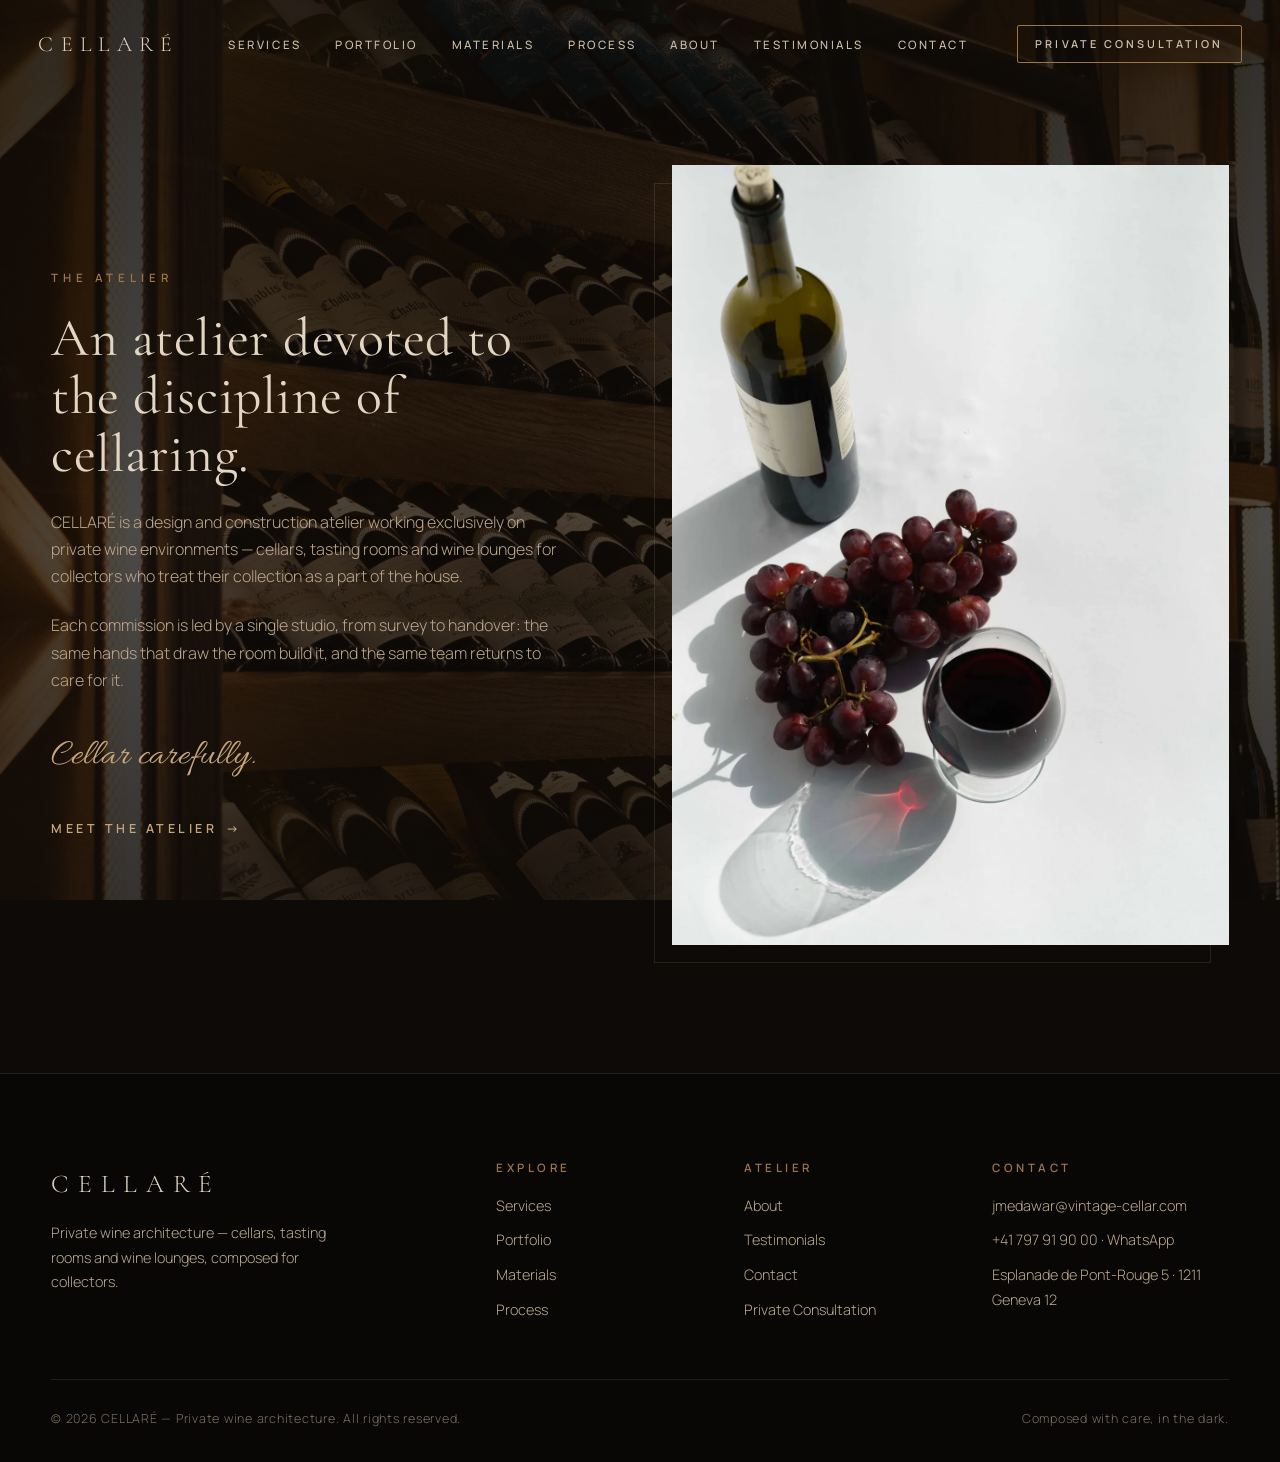
==== about.html @ 4cb30cb1 "Turn every nav item into a separate page (services, portfolio, materials, process, about, contact) a" ====
<!DOCTYPE html>
<html lang="en">
<head>
  <meta charset="UTF-8">
  <meta name="viewport" content="width=device-width, initial-scale=1.0">
  <title>About — CELLARÉ</title>
  <meta name="description" content="CELLARÉ is a design and construction atelier devoted exclusively to private wine environments.">
  <meta name="robots" content="index, follow">
  <meta name="theme-color" content="#0D0A07">
  <link rel="icon" type="image/svg+xml" href="assets/img/favicon.svg">
  <link rel="canonical" href="https://cellare.example/about.html">

  <meta property="og:type" content="website">
  <meta property="og:site_name" content="CELLARÉ">
  <meta property="og:title" content="About — CELLARÉ">
  <meta property="og:description" content="Private wine cellars, tasting rooms and wine lounges — composed with the discipline of a grand atelier.">
  <meta property="og:url" content="https://cellare.example/about.html">
  <meta property="og:image" content="https://cellare.example/assets/img/hero.webp">
  <meta property="og:image:width" content="1920">
  <meta property="og:image:height" content="1080">
  <meta name="twitter:card" content="summary_large_image">

  <link rel="preconnect" href="https://fonts.googleapis.com">
  <link rel="preconnect" href="https://fonts.gstatic.com" crossorigin>
  <link href="https://fonts.googleapis.com/css2?family=Cormorant+Garamond:ital,wght@0,300;0,400;0,500;0,600;1,300;1,400;1,500&family=Allura&family=Manrope:wght@300;400;500;600;700&display=swap" rel="stylesheet">
  <link rel="stylesheet" href="css/styles.css">

  <script type="application/ld+json">
  {
    "@context": "https://schema.org",
    "@type": "Organization",
    "name": "CELLARÉ",
    "description": "Private wine cellar architecture and construction atelier.",
    "url": "https://cellare.example/",
    "email": "jmedawar@vintage-cellar.com",
    "telephone": "+41 797 91 90 00",
    "address": {
      "@type": "PostalAddress",
      "streetAddress": "Esplanade de Pont-Rouge 5, CP 225",
      "postalCode": "1211",
      "addressLocality": "Geneva 12",
      "addressCountry": "CH"
    }
  }
  </script>
</head>
<body class="subpage"><header class="site-header" id="top">
    <nav class="nav" aria-label="Primary">
      <div class="nav__inner">
        <a class="nav__brand" href="index.html#top" aria-label="CELLARÉ — home">
          <span class="nav__brand-mark">CELLARÉ</span>
        </a>
        <ul class="nav__links">
          <li><a href="services.html">Services</a></li>
          <li><a href="portfolio.html">Portfolio</a></li>
          <li><a href="materials.html">Materials</a></li>
          <li><a href="process.html">Process</a></li>
          <li><a href="about.html">About</a></li>
          <li><a href="testimonials.html">Testimonials</a></li>
          <li><a href="contact.html">Contact</a></li>
        </ul>
        <a class="btn btn--ghost btn--nav" href="contact.html">Private Consultation</a>
        <button class="nav__toggle" type="button" aria-expanded="false" aria-controls="nav-menu" aria-label="Open menu">
          <span></span><span></span>
        </button>
      </div>
      <div class="nav__menu" id="nav-menu">
        <ul class="nav__menu-links">
          <li><a href="services.html">Services</a></li>
          <li><a href="portfolio.html">Portfolio</a></li>
          <li><a href="materials.html">Materials</a></li>
          <li><a href="process.html">Process</a></li>
          <li><a href="about.html">About</a></li>
          <li><a href="testimonials.html">Testimonials</a></li>
          <li><a href="contact.html">Contact</a></li>
        </ul>
        <a class="btn btn--ghost" href="contact.html">Private Consultation</a>
      </div>
    </nav>
  </header><main>
<section class="about section" id="about">
      <div class="container container--wide">
        <div class="about__grid">
          <div class="about__body">
            <p class="eyebrow">The Atelier</p>
            <h2 class="h2">An atelier devoted to the discipline of cellaring.</h2>
            <p class="about__copy">CELLARÉ is a design and construction atelier working exclusively on private wine environments — cellars, tasting rooms and wine lounges for collectors who treat their collection as a part of the house.</p>
            <p class="about__copy">Each commission is led by a single studio, from survey to handover: the same hands that draw the room build it, and the same team returns to care for it.</p>
            <p class="about__sign">Cellar carefully.</p>
            <a class="link-arrow" href="contact.html">Meet the atelier <span aria-hidden="true">→</span></a>
          </div>
          <div class="about__media reveal">
            <img src="assets/img/about.webp" alt="Elegant glasses of red wine close up in soft light" width="1200" height="1680" loading="lazy">
          </div>
        </div>
      </div>
    </section>
  </main>
<footer class="footer">
    <div class="container">
      <div class="footer__top">
        <div class="footer__brand">
          <span class="footer__mark">CELLARÉ</span>
          <p>Private wine architecture — cellars, tasting rooms and wine lounges, composed for collectors.</p>
        </div>
        <nav class="footer__col" aria-label="Footer — explore">
          <h4>Explore</h4>
          <ul>
            <li><a href="services.html">Services</a></li>
            <li><a href="portfolio.html">Portfolio</a></li>
            <li><a href="materials.html">Materials</a></li>
            <li><a href="process.html">Process</a></li>
          </ul>
        </nav>
        <nav class="footer__col" aria-label="Footer — atelier">
          <h4>Atelier</h4>
          <ul>
            <li><a href="about.html">About</a></li>
            <li><a href="testimonials.html">Testimonials</a></li>
            <li><a href="contact.html">Contact</a></li>
            <li><a href="contact.html">Private Consultation</a></li>
          </ul>
        </nav>
        <div class="footer__col">
          <h4>Contact</h4>
          <ul>
            <li><a href="mailto:jmedawar@vintage-cellar.com">jmedawar@vintage-cellar.com</a></li>
            <li><a href="https://wa.me/41797919000">+41 797 91 90 00 · WhatsApp</a></li>
            <li>Esplanade de Pont-Rouge 5 · 1211 Geneva 12</li>
          </ul>
        </div>
      </div>
      <div class="footer__bottom">
        <p>&copy; <span id="year">2026</span> CELLARÉ — Private wine architecture. All rights reserved.</p>
        <p>Composed with care, in the dark.</p>
      </div>
    </div>
  </footer>
  <script src="js/main.js" defer></script>
</body>
</html>
---- css/styles.css ----
:root {
  --bg: #0D0A07;
  --bg-deep: #080706;
  --espresso: #291A12;
  --cocoa: #3B261A;
  --cognac: #74472D;
  --burgundy: #45191C;
  --bronze: #9C7549;
  --champagne: #C6A77B;
  --limestone: #BBA78D;
  --ivory: #E2D5C2;
  --cream: #CFC0AA;
  --glass-bg: rgba(15, 11, 8, 0.58);
  --glass-border: rgba(219, 191, 151, 0.12);
  --font-serif: "Cormorant Garamond", Georgia, serif;
  --font-script: "Allura", cursive;
  --font-body: "Manrope", system-ui, sans-serif;
  --nav-h: 88px;
  --ease: cubic-bezier(0.22, 1, 0.36, 1);
}

*,
*::before,
*::after {
  box-sizing: border-box;
  margin: 0;
  padding: 0;
}

html {
  scroll-behavior: smooth;
  scroll-padding-top: calc(var(--nav-h) + 16px);
}

body {
  background: var(--bg);
  color: var(--ivory);
  font-family: var(--font-body);
  font-weight: 300;
  font-size: 16px;
  line-height: 1.7;
  -webkit-font-smoothing: antialiased;
  overflow-x: hidden;
}

img {
  display: block;
  max-width: 100%;
}

a {
  color: inherit;
  text-decoration: none;
}

ul,
ol {
  list-style: none;
}

button {
  font-family: inherit;
}

h1,
h2,
h3,
h4 {
  font-family: var(--font-serif);
  font-weight: 400;
  line-height: 1.08;
  letter-spacing: 0.01em;
  color: var(--ivory);
}

h1 em {
  font-family: var(--font-script);
  font-weight: 400;
  font-size: 1.28em;
  color: var(--champagne);
  letter-spacing: 0.02em;
}

.h2 {
  font-size: clamp(2.1rem, 4.2vw, 3.4rem);
  margin-bottom: 1.6rem;
}

.h3 {
  font-size: 1.5rem;
  margin-bottom: 0.7rem;
}

.section {
  padding: clamp(5rem, 10vw, 9rem) 0;
}

.container {
  width: min(1180px, 92%);
  margin-inline: auto;
}

.container--wide {
  width: min(1360px, 92%);
}

.container--narrow {
  width: min(820px, 92%);
}

.eyebrow {
  font-family: var(--font-body);
  font-size: 0.72rem;
  font-weight: 600;
  letter-spacing: 0.42em;
  text-transform: uppercase;
  color: var(--bronze);
  margin-bottom: 1.3rem;
}

.section-head {
  margin-bottom: clamp(3rem, 6vw, 4.5rem);
}

.section-head__sub {
  color: var(--limestone);
  max-width: 46ch;
  font-size: 1.02rem;
}

/* ---------- Buttons ---------- */

.btn {
  display: inline-flex;
  align-items: center;
  justify-content: center;
  gap: 0.6em;
  padding: 1.05em 2.2em;
  font-family: var(--font-body);
  font-size: 0.78rem;
  font-weight: 600;
  letter-spacing: 0.28em;
  text-transform: uppercase;
  border: 1px solid var(--bronze);
  border-radius: 2px;
  cursor: pointer;
  transition: background-color 0.45s var(--ease), color 0.45s var(--ease), border-color 0.45s var(--ease), transform 0.45s var(--ease);
  will-change: transform;
}

.btn--primary {
  background: var(--bronze);
  color: var(--bg-deep);
}

.btn--primary:hover {
  background: var(--champagne);
  border-color: var(--champagne);
  transform: translateY(-2px);
}

.btn--ghost {
  background: transparent;
  color: var(--cream);
}

.btn--ghost:hover {
  background: rgba(198, 167, 123, 0.1);
  border-color: var(--champagne);
  color: var(--ivory);
  transform: translateY(-2px);
}

.btn--block {
  width: 100%;
}

.btn--nav {
  padding: 0.8em 1.6em;
  font-size: 0.68rem;
}

.link-arrow {
  display: inline-flex;
  align-items: center;
  gap: 0.7em;
  font-size: 0.78rem;
  font-weight: 600;
  letter-spacing: 0.28em;
  text-transform: uppercase;
  color: var(--champagne);
  transition: color 0.35s var(--ease), gap 0.35s var(--ease);
}

.link-arrow span {
  transition: transform 0.35s var(--ease);
}

.link-arrow:hover {
  color: var(--ivory);
}

.link-arrow:hover span {
  transform: translateX(5px);
}

/* ---------- Reveal ---------- */

.reveal {
  opacity: 0;
  transform: translateY(28px);
  transition: opacity 0.9s var(--ease), transform 0.9s var(--ease);
}

.reveal.in {
  opacity: 1;
  transform: none;
}

/* ---------- Header / Nav ---------- */

.site-header {
  position: fixed;
  inset: 0 0 auto 0;
  z-index: 100;
  transition: background-color 0.4s var(--ease), border-color 0.4s var(--ease), backdrop-filter 0.4s var(--ease);
  border-bottom: 1px solid transparent;
}

.site-header.scrolled {
  background: var(--glass-bg);
  -webkit-backdrop-filter: blur(18px);
  backdrop-filter: blur(18px);
  border-bottom-color: var(--glass-border);
}

.nav__inner {
  width: min(1360px, 94%);
  margin-inline: auto;
  height: var(--nav-h);
  display: flex;
  align-items: center;
  justify-content: space-between;
  gap: 2rem;
}

.nav__brand {
  font-family: var(--font-serif);
  font-size: 1.35rem;
  letter-spacing: 0.34em;
  color: var(--ivory);
  transition: color 0.3s var(--ease);
}

.nav__brand:hover {
  color: var(--champagne);
}

.nav__links {
  display: flex;
  gap: 2.1rem;
}

.nav__links a {
  position: relative;
  font-size: 0.72rem;
  font-weight: 500;
  letter-spacing: 0.22em;
  text-transform: uppercase;
  color: var(--cream);
  transition: color 0.3s var(--ease);
}

.nav__links a::after {
  content: "";
  position: absolute;
  left: 0;
  bottom: -6px;
  width: 0;
  height: 1px;
  background: var(--champagne);
  transition: width 0.35s var(--ease);
}

.nav__links a:hover {
  color: var(--ivory);
}

.nav__links a:hover::after {
  width: 100%;
}

.nav__toggle {
  display: none;
  flex-direction: column;
  justify-content: center;
  gap: 7px;
  width: 44px;
  height: 44px;
  background: none;
  border: 1px solid var(--glass-border);
  border-radius: 2px;
  cursor: pointer;
}

.nav__toggle span {
  display: block;
  width: 20px;
  height: 1px;
  margin-inline: auto;
  background: var(--champagne);
  transition: transform 0.35s var(--ease), opacity 0.35s var(--ease);
}

.nav__toggle[aria-expanded="true"] span:first-child {
  transform: translateY(4px) rotate(45deg);
}

.nav__toggle[aria-expanded="true"] span:last-child {
  transform: translateY(-4px) rotate(-45deg);
}

.nav__menu {
  display: none;
}

/* ---------- Hero ---------- */

.hero {
  position: relative;
  min-height: 100vh;
  min-height: 100svh;
  display: flex;
  align-items: center;
  overflow: hidden;
}

.hero__media {
  position: absolute;
  inset: 0;
}

.hero__media img {
  width: 100%;
  height: 100%;
  object-fit: cover;
  transform: scale(1.02);
  animation: hero-zoom 22s var(--ease) forwards;
}

@keyframes hero-zoom {
  to {
    transform: scale(1.06);
  }
}

.hero__shade {
  position: absolute;
  inset: 0;
  background:
    linear-gradient(180deg, rgba(8, 7, 6, 0.62) 0%, rgba(8, 7, 6, 0.25) 42%, rgba(8, 7, 6, 0.55) 70%, var(--bg) 100%),
    linear-gradient(90deg, rgba(8, 7, 6, 0.75) 0%, rgba(8, 7, 6, 0.15) 60%, rgba(8, 7, 6, 0.4) 100%);
}

.hero__content {
  position: relative;
  width: min(1180px, 92%);
  margin-inline: auto;
  padding: calc(var(--nav-h) + 2rem) 0 6rem;
}

.hero__eyebrow {
  animation: fade-up 1.1s 0.15s var(--ease) both;
}

.hero__title {
  font-size: clamp(2.9rem, 7vw, 6rem);
  max-width: 13ch;
  margin-bottom: 1.7rem;
  animation: fade-up 1.1s 0.3s var(--ease) both;
}

.hero__lede {
  max-width: 52ch;
  color: var(--cream);
  font-size: 1.05rem;
  margin-bottom: 2.6rem;
  animation: fade-up 1.1s 0.45s var(--ease) both;
}

.hero__actions {
  display: flex;
  flex-wrap: wrap;
  gap: 1rem;
  margin-bottom: 2.6rem;
  animation: fade-up 1.1s 0.6s var(--ease) both;
}

.hero__note {
  font-size: 0.72rem;
  letter-spacing: 0.3em;
  text-transform: uppercase;
  color: rgba(206, 192, 170, 0.75);
  animation: fade-up 1.1s 0.75s var(--ease) both;
}

@keyframes fade-up {
  from {
    opacity: 0;
    transform: translateY(26px);
  }
  to {
    opacity: 1;
    transform: none;
  }
}

.hero__scroll {
  position: absolute;
  left: 50%;
  bottom: 2.2rem;
  transform: translateX(-50%);
  width: 26px;
  height: 44px;
  border: 1px solid rgba(219, 191, 151, 0.35);
  border-radius: 14px;
  display: flex;
  justify-content: center;
  padding-top: 8px;
}

.hero__scroll-line {
  width: 1px;
  height: 12px;
  background: var(--champagne);
  animation: scroll-drop 2.2s var(--ease) infinite;
}

@keyframes scroll-drop {
  0% {
    transform: translateY(0);
    opacity: 1;
  }
  70% {
    transform: translateY(14px);
    opacity: 0;
  }
  100% {
    transform: translateY(0);
    opacity: 0;
  }
}

/* ---------- Marquee ---------- */

.marquee {
  background: var(--bg-deep);
  border-block: 1px solid var(--glass-border);
  overflow: hidden;
  padding: 1.15rem 0;
}

.marquee__track {
  display: flex;
  align-items: center;
  gap: 3rem;
  width: max-content;
  animation: marquee 30s linear infinite;
}

.marquee__track span {
  font-family: var(--font-serif);
  font-style: italic;
  font-size: 1.05rem;
  letter-spacing: 0.24em;
  text-transform: uppercase;
  color: var(--limestone);
  white-space: nowrap;
}

.marquee__track i {
  font-style: normal;
  color: var(--bronze);
  font-size: 0.85rem;
}

@keyframes marquee {
  to {
    transform: translateX(-50%);
  }
}

/* ---------- Intro ---------- */

.intro__grid {
  display: grid;
  grid-template-columns: 1.05fr 1fr;
  gap: clamp(3rem, 7vw, 6rem);
  align-items: center;
}

.intro__media {
  position: relative;
}

.intro__media::after {
  content: "";
  position: absolute;
  inset: 0;
  border: 1px solid var(--glass-border);
  transform: translate(18px, 18px);
  pointer-events: none;
}

.intro__media img {
  position: relative;
  width: 100%;
  height: auto;
  aspect-ratio: 3 / 2;
  object-fit: cover;
}

.intro__body .h2 {
  max-width: 16ch;
}

.intro__copy {
  color: var(--limestone);
  margin-bottom: 1.4rem;
  max-width: 52ch;
}

/* ---------- Services ---------- */

.services {
  background-color: var(--bg-deep);
  background-image:
    linear-gradient(180deg, rgba(13, 10, 7, 0.86) 0%, rgba(13, 10, 7, 0.74) 50%, rgba(13, 10, 7, 0.88) 100%),
    url("../assets/img/bg-services.webp");
  background-size: cover;
  background-position: center;
  background-repeat: no-repeat;
  background-attachment: scroll, fixed;
}

.svc {
  display: grid;
  grid-template-columns: 1fr 1fr;
  gap: clamp(2.5rem, 6vw, 5.5rem);
  align-items: center;
  padding: clamp(2.5rem, 6vw, 5rem) 0;
  border-top: 1px solid var(--glass-border);
}

.svc:last-child {
  border-bottom: 1px solid var(--glass-border);
}

.svc__media {
  position: relative;
  overflow: hidden;
  aspect-ratio: 3 / 2;
}

.svc__media img {
  width: 100%;
  height: 100%;
  object-fit: cover;
  transition: transform 1.2s var(--ease);
}

.svc:hover .svc__media img {
  transform: scale(1.045);
}

.svc__num {
  position: absolute;
  top: 1.2rem;
  left: 1.2rem;
  font-family: var(--font-serif);
  font-size: 1rem;
  letter-spacing: 0.18em;
  color: var(--ivory);
  background: rgba(13, 10, 7, 0.55);
  -webkit-backdrop-filter: blur(8px);
  backdrop-filter: blur(8px);
  border: 1px solid var(--glass-border);
  padding: 0.35em 0.8em;
}

.svc__body p {
  color: var(--limestone);
  margin-bottom: 1.8rem;
  max-width: 46ch;
}

.svc--rev .svc__media {
  order: 2;
}

.svc--rev .svc__body {
  order: 1;
}

/* ---------- Signature ---------- */

.signature__grid {
  display: grid;
  grid-template-columns: repeat(4, 1fr);
  gap: clamp(1.5rem, 3vw, 2.5rem);
}

.sig {
  border-top: 1px solid var(--bronze);
  padding-top: 1.6rem;
}

.sig p {
  color: var(--limestone);
  font-size: 0.95rem;
}

/* ---------- Portfolio ---------- */

.portfolio {
  background-color: var(--bg-deep);
  background-image:
    linear-gradient(180deg, rgba(13, 10, 7, 0.86) 0%, rgba(13, 10, 7, 0.74) 50%, rgba(13, 10, 7, 0.88) 100%),
    url("../assets/img/bg-portfolio.webp");
  background-size: cover;
  background-position: center;
  background-repeat: no-repeat;
  background-attachment: scroll, fixed;
}

.portfolio__grid {
  display: grid;
  grid-template-columns: repeat(3, 1fr);
  gap: clamp(1.5rem, 3vw, 2.5rem);
}

.prj__media {
  position: relative;
  overflow: hidden;
  aspect-ratio: 4 / 5;
}

.prj--tall .prj__media {
  aspect-ratio: 3 / 4;
}

.prj__media img {
  width: 100%;
  height: 100%;
  object-fit: cover;
  transition: transform 1.2s var(--ease);
}

.prj:hover .prj__media img {
  transform: scale(1.05);
}

.prj figcaption {
  padding-top: 1.2rem;
}

.prj__num {
  font-size: 0.7rem;
  letter-spacing: 0.3em;
  color: var(--bronze);
}

.prj .h3 {
  font-size: 1.35rem;
  margin: 0.35rem 0 0.4rem;
}

.prj p {
  color: var(--limestone);
  font-size: 0.9rem;
}

/* ---------- Feature ---------- */

.feature__grid {
  display: grid;
  grid-template-columns: 1.15fr 1fr;
  gap: clamp(3rem, 7vw, 6rem);
  align-items: center;
}

.feature__media img {
  width: 100%;
  height: auto;
  aspect-ratio: 3 / 2;
  object-fit: cover;
}

.feature__copy {
  color: var(--limestone);
  margin-bottom: 2rem;
  max-width: 50ch;
}

.feature__list {
  margin-bottom: 2.4rem;
  display: grid;
  gap: 0.9rem;
}

.feature__list li {
  color: var(--limestone);
  font-size: 0.95rem;
  border-bottom: 1px solid var(--glass-border);
  padding-bottom: 0.9rem;
}

.feature__list span {
  color: var(--champagne);
  font-weight: 600;
}

/* ---------- Process ---------- */

.process {
  background-color: var(--bg-deep);
  background-image:
    linear-gradient(180deg, rgba(13, 10, 7, 0.86) 0%, rgba(13, 10, 7, 0.74) 50%, rgba(13, 10, 7, 0.88) 100%),
    url("../assets/img/bg-process.webp");
  background-size: cover;
  background-position: center;
  background-repeat: no-repeat;
  background-attachment: scroll, fixed;
}

.process__list {
  position: relative;
  counter-reset: proc;
}

.process__list::before {
  content: "";
  position: absolute;
  top: 0;
  bottom: 0;
  left: 26px;
  width: 1px;
  background: linear-gradient(180deg, var(--bronze), rgba(156, 117, 73, 0.25));
}

.proc {
  position: relative;
  display: grid;
  grid-template-columns: 54px 1fr;
  gap: clamp(1.5rem, 3vw, 2.5rem);
  padding: clamp(1.6rem, 3.5vw, 2.6rem) 0;
}

.proc__num {
  position: relative;
  z-index: 1;
  width: 52px;
  height: 52px;
  display: grid;
  place-items: center;
  font-family: var(--font-serif);
  font-size: 0.95rem;
  letter-spacing: 0.1em;
  color: var(--champagne);
  background: var(--bg-deep);
  border: 1px solid var(--bronze);
  border-radius: 50%;
}

.proc p {
  color: var(--limestone);
}

/* ---------- Materials ---------- */

.materials__grid {
  display: grid;
  grid-template-columns: repeat(3, 1fr);
  gap: clamp(1.2rem, 2.5vw, 2rem);
}

.mat__media {
  position: relative;
  overflow: hidden;
  aspect-ratio: 4 / 5;
  margin-bottom: 1.1rem;
}

.mat__media img {
  width: 100%;
  height: 100%;
  object-fit: cover;
  transition: transform 1.2s var(--ease), filter 0.6s var(--ease);
}

.mat:hover .mat__media img {
  transform: scale(1.06);
}

.mat__media::after {
  content: "";
  position: absolute;
  inset: 0;
  background: linear-gradient(180deg, transparent 40%, rgba(8, 7, 6, 0.72) 100%);
  opacity: 0;
  transition: opacity 0.6s var(--ease);
}

.mat:hover .mat__media::after {
  opacity: 1;
}

.mat__media--bronze img {
  filter: saturate(0.5) sepia(0.7) hue-rotate(-12deg) brightness(1.06);
}

.mat__media--glass img {
  filter: brightness(0.72) saturate(1.12) contrast(1.08);
}

.mat figcaption {
  text-align: center;
}

.mat .h3 {
  font-size: 1.15rem;
  margin-bottom: 0.25rem;
}

.mat p {
  color: var(--limestone);
  font-size: 0.85rem;
}

/* ---------- Numbers ---------- */

.numbers {
  background: var(--bg-deep);
  border-block: 1px solid var(--glass-border);
}

.numbers__grid {
  display: grid;
  grid-template-columns: repeat(4, 1fr);
  gap: clamp(2rem, 4vw, 3rem);
  text-align: center;
}

.num {
  font-family: var(--font-serif);
}

.num__value {
  font-size: clamp(2.6rem, 5vw, 4rem);
  line-height: 1;
  color: var(--champagne);
}

.num__suffix {
  font-size: clamp(1.4rem, 2.5vw, 2rem);
  color: var(--bronze);
  margin-left: 0.15em;
}

.num p {
  margin-top: 0.8rem;
  font-family: var(--font-body);
  font-size: 0.75rem;
  font-weight: 500;
  letter-spacing: 0.24em;
  text-transform: uppercase;
  color: var(--limestone);
}

/* ---------- About ---------- */

.about__grid {
  display: grid;
  grid-template-columns: 1fr 1.05fr;
  gap: clamp(3rem, 7vw, 6rem);
  align-items: center;
}

.about__copy {
  color: var(--limestone);
  margin-bottom: 1.4rem;
  max-width: 52ch;
}

.about__sign {
  font-family: var(--font-script);
  font-size: 2.3rem;
  color: var(--champagne);
  margin: 2rem 0 1.6rem;
}

.about__media {
  position: relative;
}

.about__media::before {
  content: "";
  position: absolute;
  inset: 0;
  border: 1px solid var(--glass-border);
  transform: translate(-18px, 18px);
  pointer-events: none;
}

.about__media img {
  position: relative;
  width: 100%;
  height: auto;
  aspect-ratio: 5 / 7;
  object-fit: cover;
}

/* ---------- Contact ---------- */

.contact {
  position: relative;
  overflow: hidden;
}

.contact__media {
  position: absolute;
  inset: 0;
}

.contact__media img {
  width: 100%;
  height: 100%;
  object-fit: cover;
}

.contact__shade {
  position: absolute;
  inset: 0;
  background: linear-gradient(100deg, rgba(8, 7, 6, 0.94) 0%, rgba(8, 7, 6, 0.78) 46%, rgba(8, 7, 6, 0.55) 100%);
}

.contact .container {
  position: relative;
}

.contact__grid {
  display: grid;
  grid-template-columns: 1fr 1.1fr;
  gap: clamp(3rem, 7vw, 6rem);
  align-items: start;
}

.contact__copy {
  color: var(--cream);
  margin-bottom: 2.2rem;
  max-width: 44ch;
}

.contact__meta {
  display: grid;
  gap: 0.8rem;
  font-size: 0.95rem;
  color: var(--limestone);
}

.form {
  background: rgba(13, 10, 7, 0.72);
  -webkit-backdrop-filter: blur(16px);
  backdrop-filter: blur(16px);
  border: 1px solid var(--glass-border);
  border-radius: 2px;
  padding: clamp(2rem, 4vw, 3rem);
  display: grid;
  gap: 1.4rem;
}

.form__field {
  display: grid;
  gap: 0.5rem;
}

.form__field label {
  font-size: 0.72rem;
  font-weight: 600;
  letter-spacing: 0.24em;
  text-transform: uppercase;
  color: var(--champagne);
}

.form__opt {
  color: var(--limestone);
  font-weight: 400;
  letter-spacing: 0.1em;
}

.form__field input,
.form__field select,
.form__field textarea {
  width: 100%;
  background: rgba(8, 7, 6, 0.6);
  border: 1px solid rgba(219, 191, 151, 0.18);
  border-radius: 2px;
  color: var(--ivory);
  font-family: var(--font-body);
  font-size: 0.95rem;
  font-weight: 300;
  padding: 0.95em 1.1em;
  transition: border-color 0.35s var(--ease), background-color 0.35s var(--ease);
}

.form__field textarea {
  resize: vertical;
  min-height: 110px;
}

.form__field input:focus,
.form__field select:focus,
.form__field textarea:focus {
  outline: none;
  border-color: var(--bronze);
  background: rgba(8, 7, 6, 0.85);
}

.form__field select {
  appearance: none;
  background-image: linear-gradient(45deg, transparent 50%, var(--champagne) 50%), linear-gradient(135deg, var(--champagne) 50%, transparent 50%);
  background-position: calc(100% - 20px) 50%, calc(100% - 15px) 50%;
  background-size: 5px 5px;
  background-repeat: no-repeat;
}

.form__field select option {
  background: var(--bg-deep);
  color: var(--ivory);
}

.form__error {
  font-size: 0.8rem;
  color: #D08A7C;
}

.form__success {
  background: rgba(13, 10, 7, 0.72);
  -webkit-backdrop-filter: blur(16px);
  backdrop-filter: blur(16px);
  border: 1px solid var(--glass-border);
  border-radius: 2px;
  padding: clamp(2.5rem, 5vw, 4rem);
  text-align: center;
  color: var(--champagne);
  font-family: var(--font-serif);
  font-size: 1.4rem;
  line-height: 1.5;
}

/* ---------- Footer ---------- */

.footer {
  background: var(--bg-deep);
  border-top: 1px solid var(--glass-border);
  padding: clamp(3.5rem, 7vw, 5.5rem) 0 2rem;
}

.footer__top {
  display: grid;
  grid-template-columns: 2fr 1fr 1fr 1.2fr;
  gap: clamp(2rem, 4vw, 3.5rem);
  padding-bottom: 3.5rem;
}

.footer__mark {
  font-family: var(--font-serif);
  font-size: 1.6rem;
  letter-spacing: 0.34em;
  color: var(--ivory);
}

.footer__brand p {
  color: var(--limestone);
  font-size: 0.9rem;
  max-width: 34ch;
  margin-top: 1rem;
}

.footer__col h4 {
  font-family: var(--font-body);
  font-size: 0.72rem;
  font-weight: 600;
  letter-spacing: 0.3em;
  text-transform: uppercase;
  color: var(--bronze);
  margin-bottom: 1.2rem;
}

.footer__col ul {
  display: grid;
  gap: 0.65rem;
}

.footer__col li {
  color: var(--limestone);
  font-size: 0.9rem;
}

.footer__col a {
  transition: color 0.3s var(--ease);
}

.footer__col a:hover {
  color: var(--champagne);
}

.footer__bottom {
  display: flex;
  flex-wrap: wrap;
  justify-content: space-between;
  gap: 0.8rem;
  border-top: 1px solid var(--glass-border);
  padding-top: 1.8rem;
  font-size: 0.78rem;
  letter-spacing: 0.06em;
  color: rgba(187, 167, 141, 0.65);
}

/* ---------- Responsive ---------- */

@media (max-width: 1024px) {
  .nav__links,
  .btn--nav {
    display: none;
  }

  .nav__toggle {
    display: flex;
  }

  .nav__menu {
    display: block;
    position: fixed;
    inset: var(--nav-h) 0 auto 0;
    background: var(--glass-bg);
    -webkit-backdrop-filter: blur(18px);
    backdrop-filter: blur(18px);
    border-bottom: 1px solid var(--glass-border);
    padding: 2.5rem 6%;
    max-height: 0;
    overflow: hidden;
    opacity: 0;
    transition: max-height 0.55s var(--ease), opacity 0.4s var(--ease);
  }

  .nav__menu.open {
    max-height: 70vh;
    opacity: 1;
  }

  .nav__menu-links {
    display: grid;
    gap: 1.1rem;
    margin-bottom: 2rem;
  }

  .nav__menu-links a {
    font-family: var(--font-serif);
    font-size: 1.7rem;
    color: var(--ivory);
  }

  .signature__grid {
    grid-template-columns: repeat(2, 1fr);
  }

  .portfolio__grid {
    grid-template-columns: repeat(2, 1fr);
  }

  .materials__grid {
    grid-template-columns: repeat(3, 1fr);
  }

  .numbers__grid {
    grid-template-columns: repeat(2, 1fr);
  }

  .footer__top {
    grid-template-columns: 1fr 1fr;
  }
}

@media (max-width: 768px) {
  .intro__grid,
  .svc,
  .feature__grid,
  .about__grid,
  .contact__grid {
    grid-template-columns: 1fr;
  }

  .svc--rev .svc__media,
  .svc--rev .svc__body {
    order: 0;
  }

  .intro__media,
  .about__media {
    order: -1;
  }

  .intro__media::after,
  .about__media::before {
    display: none;
  }

  .materials__grid {
    grid-template-columns: repeat(2, 1fr);
  }

  .hero__content {
    padding-top: calc(var(--nav-h) + 1rem);
  }

  .hero__scroll {
    display: none;
  }

  .proc {
    grid-template-columns: 44px 1fr;
    gap: 1.2rem;
  }

  .proc__num {
    width: 44px;
    height: 44px;
    font-size: 0.85rem;
  }

  .process__list::before {
    left: 21px;
  }
}

@media (max-width: 480px) {
  .materials__grid,
  .signature__grid {
    grid-template-columns: 1fr;
  }

  .footer__top {
    grid-template-columns: 1fr;
  }
}

/* ---------- Reduced motion ---------- */

@media (prefers-reduced-motion: reduce) {
  html {
    scroll-behavior: auto;
  }

  .hero__media img,
  .marquee__track,
  .hero__scroll-line {
    animation: none;
  }

  .hero__media img {
    transform: none;
  }

  .reveal {
    opacity: 1;
    transform: none;
    transition: none;
  }

  .svc:hover .svc__media img,
  .prj:hover .prj__media img,
  .mat:hover .mat__media img {
    transform: none;
  }
}
/* ---------- Section backgrounds ---------- */

.about {
  background-color: var(--bg);
  background-image:
    linear-gradient(180deg, rgba(13, 10, 7, 0.86) 0%, rgba(13, 10, 7, 0.74) 50%, rgba(13, 10, 7, 0.88) 100%),
    url("../assets/img/bg-about.webp");
  background-size: cover;
  background-position: center;
  background-repeat: no-repeat;
  background-attachment: scroll, fixed;
}

@media (max-width: 768px) {
  .services,
  .process,
  .about,
  .portfolio {
    background-attachment: scroll, scroll;
  }
}

/* ---------- Testimonials page ---------- */

.page-hero {
  position: relative;
  min-height: 88vh;
  display: flex;
  align-items: flex-end;
  overflow: hidden;
  padding-bottom: 4rem;
}

.page-hero__media {
  position: absolute;
  inset: 0;
}

.page-hero__media img {
  width: 100%;
  height: 100%;
  object-fit: cover;
  animation: hero-zoom 18s var(--ease) both;
}

.page-hero__shade {
  position: absolute;
  inset: 0;
  background:
    linear-gradient(180deg, rgba(13, 10, 7, 0.66) 0%, rgba(13, 10, 7, 0.34) 42%, var(--bg) 100%),
    linear-gradient(90deg, rgba(13, 10, 7, 0.8) 0%, rgba(13, 10, 7, 0.2) 60%, rgba(13, 10, 7, 0.45) 100%);
}

.testimonials__list {
  display: grid;
  gap: clamp(1.4rem, 3vw, 2.2rem);
}

.testimonial {
  position: relative;
  background: linear-gradient(135deg, rgba(28, 21, 15, 0.9), rgba(16, 12, 9, 0.94));
  border: 1px solid rgba(198, 167, 123, 0.18);
  border-radius: 4px;
  padding: clamp(1.9rem, 4vw, 2.8rem);
}

.testimonial__mark {
  display: block;
  font-family: var(--font-script);
  font-size: 2.6rem;
  line-height: 0.5;
  color: var(--bronze);
  margin-bottom: 1.2rem;
}

.testimonial__quote {
  font-family: var(--font-serif);
  font-style: italic;
  font-weight: 300;
  font-size: clamp(1.2rem, 2.4vw, 1.5rem);
  line-height: 1.62;
  color: var(--ivory);
  margin-bottom: 1.8rem;
}

.testimonial__byline {
  display: flex;
  align-items: baseline;
  gap: 0.9rem;
  padding-top: 1.2rem;
  border-top: 1px solid rgba(198, 167, 123, 0.16);
}

.testimonial__name {
  font-family: var(--font-serif);
  font-size: 1.05rem;
  letter-spacing: 0.18em;
  text-transform: uppercase;
  color: var(--champagne);
}

.testimonial__place {
  font-family: var(--font-body);
  font-size: 0.7rem;
  font-weight: 600;
  letter-spacing: 0.26em;
  text-transform: uppercase;
  color: var(--limestone);
}

.cta-band {
  text-align: center;
  border-top: 1px solid var(--glass-border);
  background: linear-gradient(180deg, transparent, rgba(156, 117, 73, 0.05));
  padding: clamp(5rem, 10vw, 8rem) 0;
}

.cta-band .h2 {
  margin-bottom: 1.1rem;
}

.cta-band__lede {
  color: var(--limestone);
  max-width: 46ch;
  margin: 0 auto 2.4rem;
}

.contact__meta a {
  color: inherit;
  text-decoration: underline;
  text-underline-offset: 4px;
  text-decoration-color: rgba(198, 167, 123, 0.4);
  transition: color 0.3s var(--ease);
}

.contact__meta a:hover {
  color: var(--champagne);
}

@media (max-width: 768px) {
  .page-hero {
    min-height: auto;
    padding-top: calc(var(--nav-h) + 2rem);
  }
}

.subpage main > .section:first-child {
  padding-top: calc(var(--nav-h) + clamp(3rem, 6vw, 5rem));
}
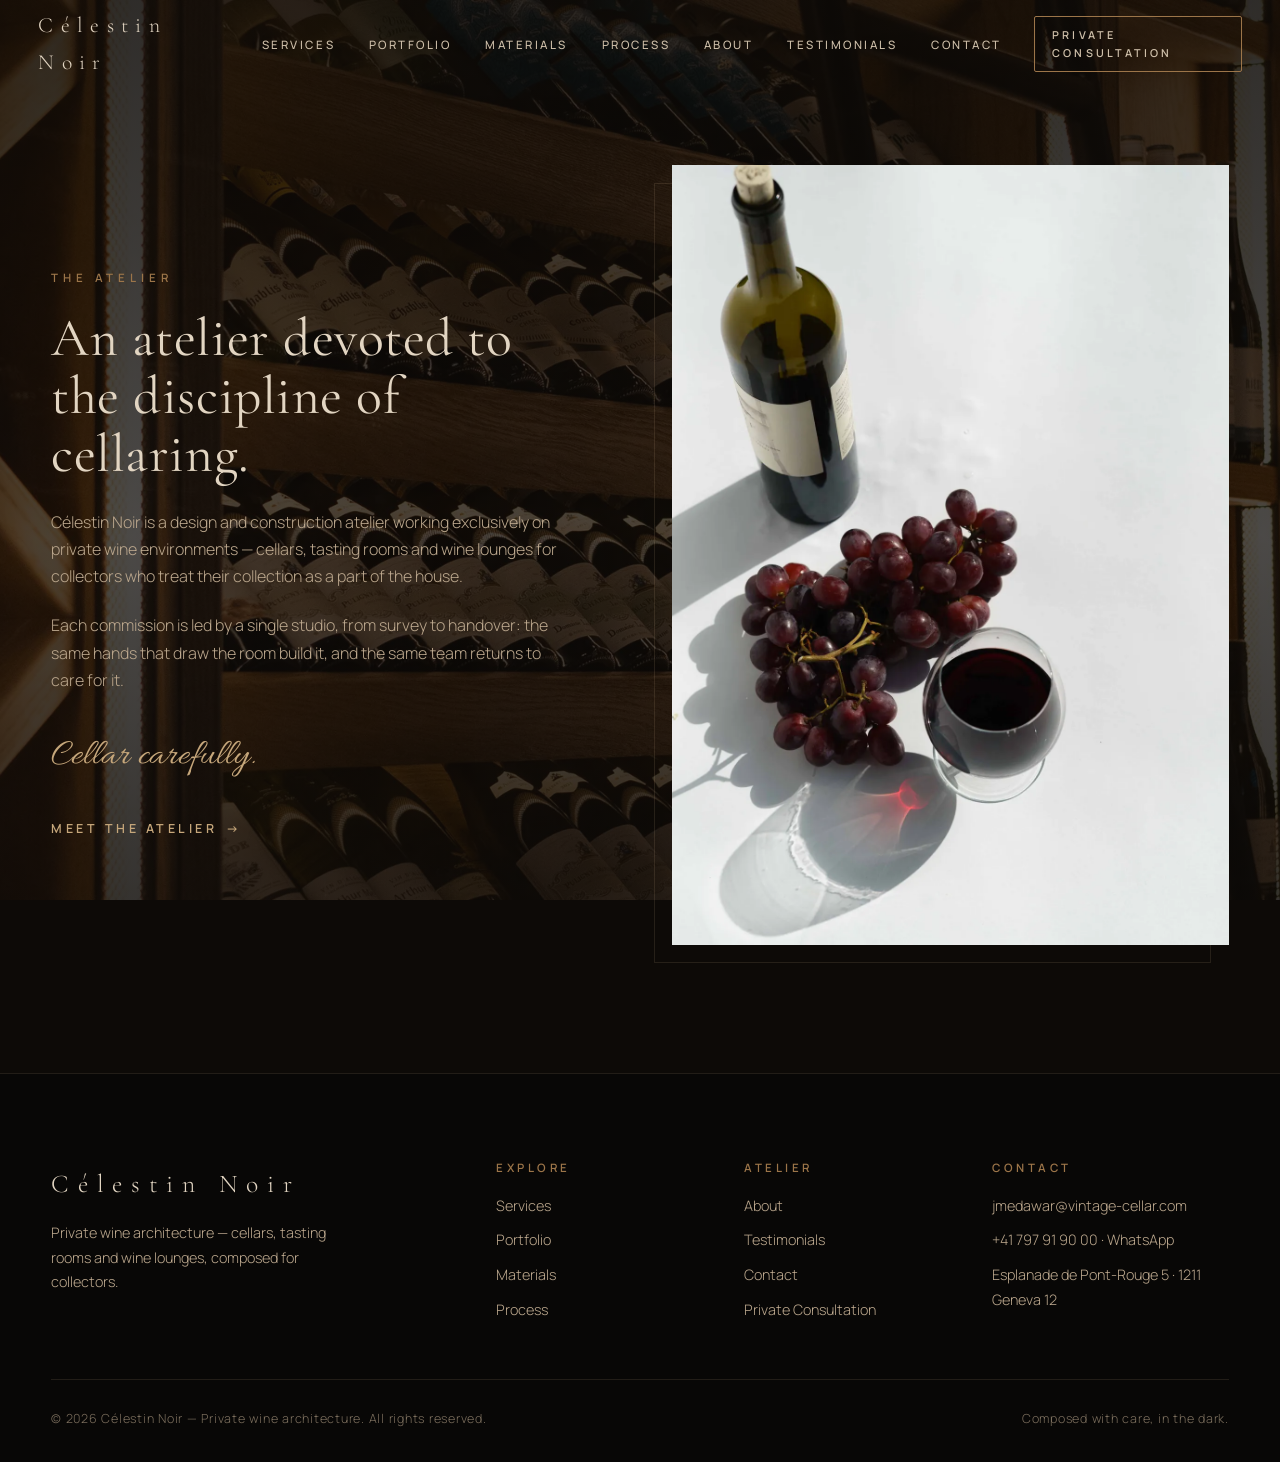
==== commit 80faa238: "Rename brand to Célestin Noir" ====
--- a/about.html
+++ b/about.html
@@ -3,16 +3,16 @@
 <head>
   <meta charset="UTF-8">
   <meta name="viewport" content="width=device-width, initial-scale=1.0">
-  <title>About — CELLARÉ</title>
-  <meta name="description" content="CELLARÉ is a design and construction atelier devoted exclusively to private wine environments.">
+  <title>About — Célestin Noir</title>
+  <meta name="description" content="Célestin Noir is a design and construction atelier devoted exclusively to private wine environments.">
   <meta name="robots" content="index, follow">
   <meta name="theme-color" content="#0D0A07">
   <link rel="icon" type="image/svg+xml" href="assets/img/favicon.svg">
   <link rel="canonical" href="https://cellare.example/about.html">
 
   <meta property="og:type" content="website">
-  <meta property="og:site_name" content="CELLARÉ">
-  <meta property="og:title" content="About — CELLARÉ">
+  <meta property="og:site_name" content="Célestin Noir">
+  <meta property="og:title" content="About — Célestin Noir">
   <meta property="og:description" content="Private wine cellars, tasting rooms and wine lounges — composed with the discipline of a grand atelier.">
   <meta property="og:url" content="https://cellare.example/about.html">
   <meta property="og:image" content="https://cellare.example/assets/img/hero.webp">
@@ -29,7 +29,7 @@
   {
     "@context": "https://schema.org",
     "@type": "Organization",
-    "name": "CELLARÉ",
+    "name": "Célestin Noir",
     "description": "Private wine cellar architecture and construction atelier.",
     "url": "https://cellare.example/",
     "email": "jmedawar@vintage-cellar.com",
@@ -47,8 +47,8 @@
 <body class="subpage"><header class="site-header" id="top">
     <nav class="nav" aria-label="Primary">
       <div class="nav__inner">
-        <a class="nav__brand" href="index.html#top" aria-label="CELLARÉ — home">
-          <span class="nav__brand-mark">CELLARÉ</span>
+        <a class="nav__brand" href="index.html#top" aria-label="Célestin Noir — home">
+          <span class="nav__brand-mark">Célestin Noir</span>
         </a>
         <ul class="nav__links">
           <li><a href="services.html">Services</a></li>
@@ -84,7 +84,7 @@
           <div class="about__body">
             <p class="eyebrow">The Atelier</p>
             <h2 class="h2">An atelier devoted to the discipline of cellaring.</h2>
-            <p class="about__copy">CELLARÉ is a design and construction atelier working exclusively on private wine environments — cellars, tasting rooms and wine lounges for collectors who treat their collection as a part of the house.</p>
+            <p class="about__copy">Célestin Noir is a design and construction atelier working exclusively on private wine environments — cellars, tasting rooms and wine lounges for collectors who treat their collection as a part of the house.</p>
             <p class="about__copy">Each commission is led by a single studio, from survey to handover: the same hands that draw the room build it, and the same team returns to care for it.</p>
             <p class="about__sign">Cellar carefully.</p>
             <a class="link-arrow" href="contact.html">Meet the atelier <span aria-hidden="true">→</span></a>
@@ -100,7 +100,7 @@
     <div class="container">
       <div class="footer__top">
         <div class="footer__brand">
-          <span class="footer__mark">CELLARÉ</span>
+          <span class="footer__mark">Célestin Noir</span>
           <p>Private wine architecture — cellars, tasting rooms and wine lounges, composed for collectors.</p>
         </div>
         <nav class="footer__col" aria-label="Footer — explore">
@@ -131,7 +131,7 @@
         </div>
       </div>
       <div class="footer__bottom">
-        <p>&copy; <span id="year">2026</span> CELLARÉ — Private wine architecture. All rights reserved.</p>
+        <p>&copy; <span id="year">2026</span> Célestin Noir — Private wine architecture. All rights reserved.</p>
         <p>Composed with care, in the dark.</p>
       </div>
     </div>
